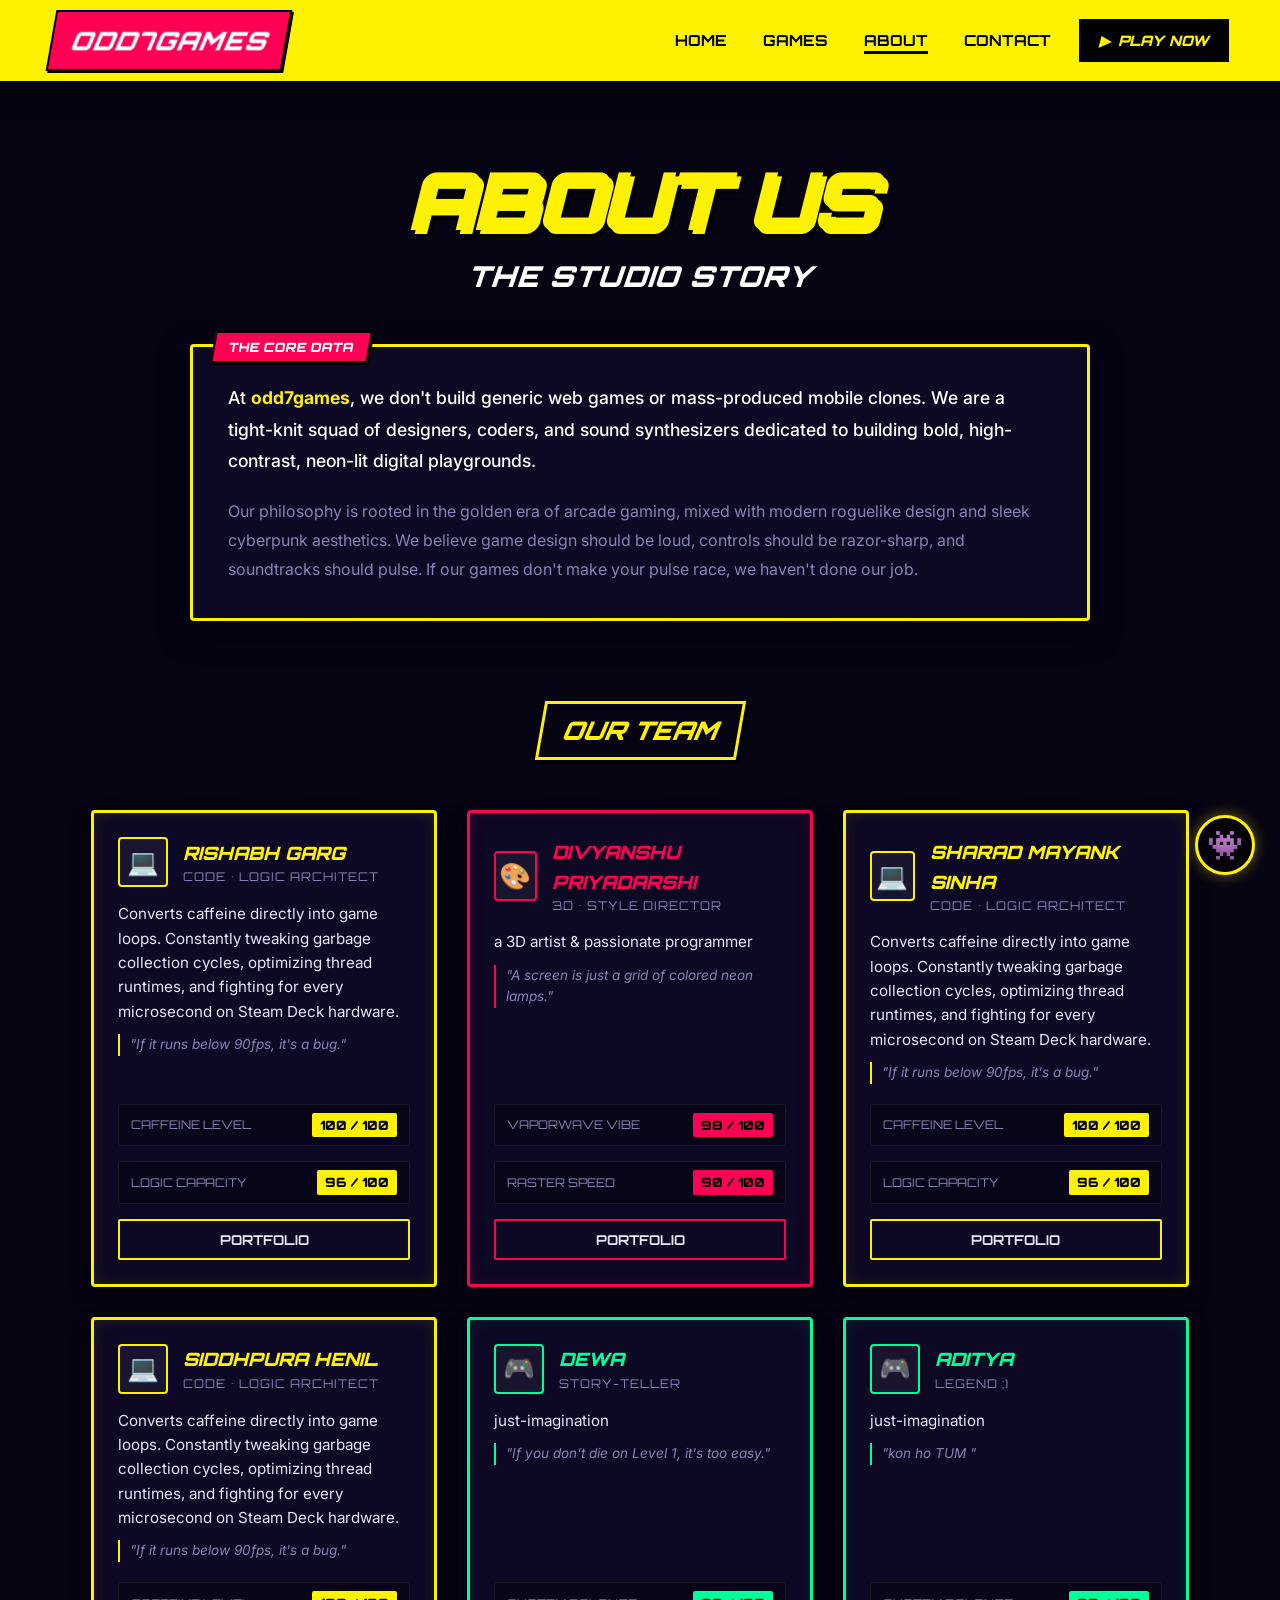
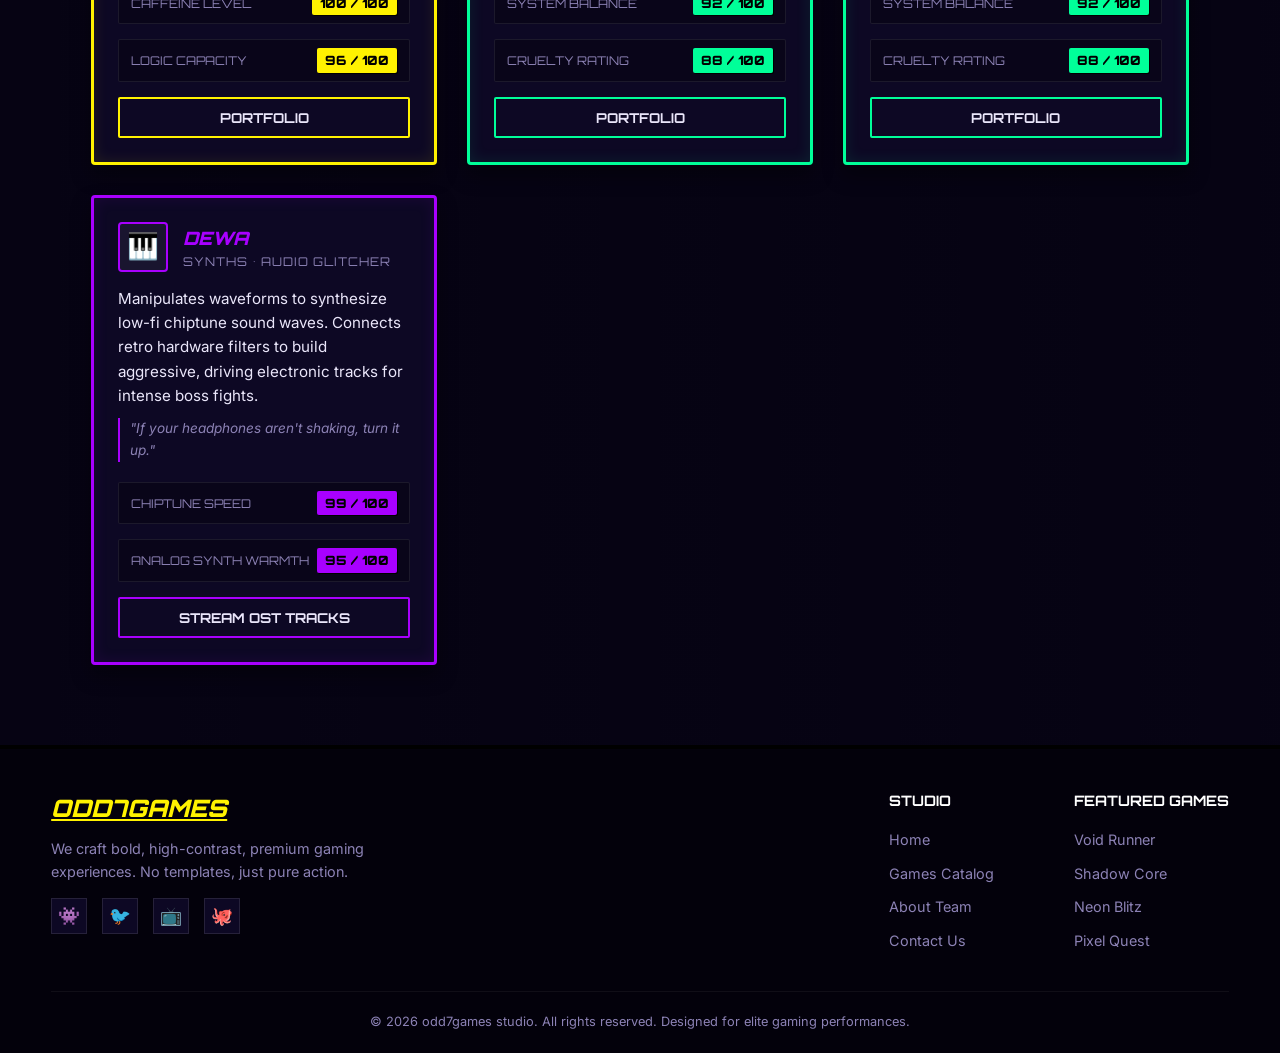
==== about.html @ 785429d0 "up" ====
<!DOCTYPE html>
<html lang="en">
<head>
  <meta charset="UTF-8">
  <meta name="viewport" content="width=device-width, initial-scale=1.0">
  <title>odd7games | About & Team</title>
  <meta name="description" content="Meet the crew behind odd7games. Learn about our design philosophy, history, and the talented fighters building the future of retro-cyber indie gaming.">
  <link rel="stylesheet" href="style.css">
  <link rel="icon" href="assets/logo.svg?v=2" type="image/svg+xml">
</head>
<body>

  <!-- PAGE LOADER LAYER -->
  <div class="loader-wrapper">
    <div class="loader-logo">ODD7GAMES</div>
    <div class="loader-bar-bg">
      <div class="loader-bar-fill"></div>
    </div>
  </div>

  <!-- YELLOW BRAND HEADER -->
  <header class="header-banner">
    <a href="index.html" class="logo-container" id="nav-logo">
      <div class="logo-badge">
        <span>ODD7GAMES</span>
      </div>
    </a>
    
    <button class="mobile-toggle" aria-label="Toggle Navigation">
      <span></span>
      <span></span>
      <span></span>
    </button>

    <nav>
      <ul class="nav-menu">
        <li><a href="index.html" class="nav-link">Home</a></li>
        <li><a href="games.html" class="nav-link">Games</a></li>
        <li><a href="about.html" class="nav-link active">About</a></li>
        <li><a href="contact.html" class="nav-link">Contact</a></li>
        <li><a href="games.html" class="nav-cta"><span>▶</span> PLAY NOW</a></li>
      </ul>
    </nav>
  </header>

  <!-- PAGE TITLE -->
  <section class="hero" style="padding-bottom: 30px;">

    <h1 class="hero-title" style="font-size: 5rem; text-shadow: 4px 4px 0px var(--color-neon-yellow), 8px 8px 0px #000;">ABOUT US</h1>
    <h2 class="hero-subtitle" style="font-size: 1.8rem;">THE STUDIO STORY</h2>
  </section>

  <!-- STUDIO PHILOSOPHY / HISTORY -->
  <section class="container" style="padding-bottom: 40px;">
    <div style="background-color: var(--color-bg-card); border: 3px solid var(--color-primary); padding: 35px; border-radius: 4px; box-shadow: 0 10px 30px rgba(0,0,0,0.5); max-width: 900px; margin: 0 auto; position: relative;">
      <!-- Accent Slanted Badge -->
      <span style="position: absolute; top: -16px; left: 20px; background-color: var(--color-secondary); color: #fff; padding: 4px 14px; font-family: var(--font-display); font-weight: 900; font-size: 0.8rem; text-transform: uppercase; border: 2px solid #000; box-shadow: 2px 2px 0px #000; transform: skewX(-10deg);">THE CORE DATA</span>
      
      <p style="font-size: 1.1rem; color: #fff; margin-bottom: 20px; font-weight: 500; line-height: 1.8;">
        At <span style="color: var(--color-primary); font-weight: 700;">odd7games</span>, we don't build generic web games or mass-produced mobile clones. We are a tight-knit squad of designers, coders, and sound synthesizers dedicated to building bold, high-contrast, neon-lit digital playgrounds.
      </p>
      
      <p style="font-size: 1rem; color: var(--color-text-muted); line-height: 1.8;">
        Our philosophy is rooted in the golden era of arcade gaming, mixed with modern roguelike design and sleek cyberpunk aesthetics. We believe game design should be loud, controls should be razor-sharp, and soundtracks should pulse. If our games don't make your pulse race, we haven't done our job.
      </p>
    </div>
  </section>

  <!-- TEAM SECTION (Inspired by DEBATE FORGE Fighters Grid) -->
  <section class="container">
    <div style="text-align: center;">
      <div class="section-label">OUR TEAM</div>
    </div>

    <div class="grid-cards" id="team-grid">
      <!-- Dynamically populated from team-data.js -->
    </div>
  </section>

  <!-- GLOBAL FOOTER -->
  <footer class="footer">
    <div class="footer-content">
      <div class="footer-info">
        <a href="index.html" class="footer-logo">ODD7GAMES</a>
        <p style="font-size: 0.9rem; max-width: 320px;">We craft bold, high-contrast, premium gaming experiences. No templates, just pure action.</p>
        <div class="footer-socials">
          <a href="#" class="social-icon" aria-label="Discord">👾</a>
          <a href="#" class="social-icon" aria-label="Twitter">🐦</a>
          <a href="#" class="social-icon" aria-label="YouTube">📺</a>
          <a href="#" class="social-icon" aria-label="GitHub">🐙</a>
        </div>
      </div>
      <div class="footer-links">
        <div class="footer-column">
          <h4>Studio</h4>
          <ul>
            <li><a href="index.html">Home</a></li>
            <li><a href="games.html">Games Catalog</a></li>
            <li><a href="about.html">About Team</a></li>
            <li><a href="contact.html">Contact Us</a></li>
          </ul>
        </div>
        <div class="footer-column">
          <h4>Featured Games</h4>
          <ul>
            <li><a href="games.html?game=void-runner">Void Runner</a></li>
            <li><a href="games.html?game=shadow-core">Shadow Core</a></li>
            <li><a href="games.html?game=neon-blitz">Neon Blitz</a></li>
            <li><a href="games.html?game=pixel-quest">Pixel Quest</a></li>
          </ul>
        </div>
      </div>
    </div>
    <div class="footer-bottom">
      <p>&copy; 2026 odd7games studio. All rights reserved. Designed for elite gaming performances.</p>
    </div>
  </footer>

  <script src="team-data.js"></script>
  <script src="main.js"></script>
</body>
</html>
---- style.css ----
@import url('https://fonts.googleapis.com/css2?family=Inter:wght@300;400;500;600;700&family=Orbitron:wght@500;700;900&display=swap');

/* --- DESIGN SYSTEM TOKENS --- */
:root {
  /* Colors */
  --color-bg: #060313;
  --color-bg-card: #0d0824;
  --color-primary: #fff200; /* Neon Yellow */
  --color-primary-dark: #ccbf00;
  --color-secondary: #ff0055; /* Neon Pink/Red */
  --color-text: #eae6fa;
  --color-text-muted: #8c82b5;
  
  /* Neon Accents */
  --color-neon-yellow: #fff200;
  --color-neon-pink: #ff0055;
  --color-neon-green: #00ff99;
  --color-neon-purple: #a800ff;
  --color-neon-cyan: #00e5ff;
  
  /* Fonts */
  --font-display: 'Orbitron', sans-serif;
  --font-body: 'Inter', sans-serif;
  
  /* Transitions */
  --transition-fast: 0.15s ease;
  --transition-normal: 0.3s ease;
}

/* --- RESET & BASE STYLES --- */
* {
  box-sizing: border-box;
  margin: 0;
  padding: 0;
}

html {
  scroll-behavior: smooth;
  background-color: var(--color-bg);
}

body {
  background-color: var(--color-bg);
  background-image: 
    linear-gradient(rgba(6, 3, 19, 0.95), rgba(6, 3, 19, 0.95)),
    repeating-linear-gradient(90deg, transparent, transparent 60px, rgba(255, 255, 255, 0.015) 60px, rgba(255, 255, 255, 0.015) 120px);
  color: var(--color-text);
  font-family: var(--font-body);
  line-height: 1.6;
  min-height: 100vh;
  overflow-x: hidden;
}

/* Custom Scrollbar */
::-webkit-scrollbar {
  width: 12px;
}
::-webkit-scrollbar-track {
  background: var(--color-bg);
  border-left: 2px solid rgba(255, 255, 255, 0.05);
}
::-webkit-scrollbar-thumb {
  background: #19123c;
  border: 3px solid var(--color-bg);
  border-radius: 6px;
}
::-webkit-scrollbar-thumb:hover {
  background: var(--color-primary);
}

/* --- GLOBAL HEADER (YELLOW BANNER) --- */
.header-banner {
  background-color: var(--color-primary);
  color: #000;
  padding: 10px 4%;
  display: flex;
  justify-content: space-between;
  align-items: center;
  border-bottom: 4px solid #000;
  position: sticky;
  top: 0;
  z-index: 100;
  box-shadow: 0 4px 20px rgba(0, 0, 0, 0.5);
}

.logo-container {
  display: flex;
  align-items: center;
  text-decoration: none;
}

.logo-badge {
  background-color: var(--color-secondary);
  color: #fff;
  padding: 8px 18px;
  font-family: var(--font-display);
  font-weight: 900;
  font-style: italic;
  font-size: 1.6rem;
  letter-spacing: 1px;
  border: 2px solid #000;
  transform: skewX(-10deg);
  display: flex;
  align-items: center;
  gap: 12px;
  box-shadow: 2px 2px 0px #000;
  transition: var(--transition-fast);
}

.logo-badge img {
  height: 36px;
  width: 36px;
  border-radius: 4px;
  border: 1px solid #000;
}

.logo-container:hover .logo-badge {
  transform: skewX(-10deg) scale(1.03);
  background-color: #ff1a6c;
}

/* Navigation Links */
.nav-menu {
  display: flex;
  gap: 20px;
  list-style: none;
  align-items: center;
}

.nav-link {
  color: #000;
  text-decoration: none;
  font-family: var(--font-display);
  font-weight: 700;
  font-size: 0.95rem;
  text-transform: uppercase;
  padding: 4px 8px;
  position: relative;
  transition: var(--transition-fast);
}

.nav-link::after {
  content: '';
  position: absolute;
  bottom: 0;
  left: 8px;
  right: 8px;
  height: 3px;
  background-color: #000;
  transform: scaleX(0);
  transition: transform var(--transition-fast);
}

.nav-link:hover::after,
.nav-link.active::after {
  transform: scaleX(1);
}

.nav-cta {
  background-color: #000;
  color: var(--color-primary);
  border: 2px solid #000;
  font-family: var(--font-display);
  font-weight: 900;
  font-style: italic;
  text-transform: uppercase;
  font-size: 0.9rem;
  padding: 8px 18px;
  cursor: pointer;
  display: flex;
  align-items: center;
  gap: 8px;
  transition: var(--transition-fast);
  text-decoration: none;
}

.nav-cta:hover {
  background-color: #1a1a1a;
  color: #fff;
  transform: translate(-2px, -2px);
  box-shadow: 4px 4px 0px rgba(0, 0, 0, 0.15);
}

/* Mobile Menu Toggle */
.mobile-toggle {
  display: none;
  background: none;
  border: none;
  cursor: pointer;
  padding: 5px;
}

.mobile-toggle span {
  display: block;
  width: 25px;
  height: 3px;
  background-color: #000;
  margin: 5px 0;
  transition: var(--transition-normal);
}

/* --- HERO SECTION --- */
.hero {
  padding: 80px 4% 60px 4%;
  text-align: center;
  position: relative;
  display: flex;
  flex-direction: column;
  align-items: center;
}

.status-badge {
  background-color: var(--color-secondary);
  color: #fff;
  font-family: var(--font-display);
  font-weight: 700;
  font-size: 0.8rem;
  text-transform: uppercase;
  padding: 4px 14px;
  border-radius: 20px;
  display: inline-flex;
  align-items: center;
  gap: 8px;
  margin-bottom: 24px;
  letter-spacing: 1px;
}

.status-pulse {
  width: 8px;
  height: 8px;
  background-color: #fff;
  border-radius: 50px;
  animation: pulse 1.5s infinite;
}

@keyframes pulse {
  0% { transform: scale(0.9); opacity: 1; }
  50% { transform: scale(1.3); opacity: 0.4; }
  100% { transform: scale(0.9); opacity: 1; }
}

.hero-title {
  font-family: var(--font-display);
  font-size: 6rem;
  font-weight: 900;
  font-style: italic;
  text-transform: uppercase;
  line-height: 0.85;
  color: var(--color-primary);
  text-shadow: 4px 4px 0px var(--color-secondary), 8px 8px 0px #000;
  margin-bottom: 20px;
  letter-spacing: -2px;
  animation: titleslide 1s ease-out;
}

@keyframes titleslide {
  from { transform: translateY(30px); opacity: 0; }
  to { transform: translateY(0); opacity: 1; }
}

.hero-subtitle {
  font-family: var(--font-display);
  font-size: 2.2rem;
  font-weight: 900;
  font-style: italic;
  text-transform: uppercase;
  color: #fff;
  letter-spacing: 1px;
  margin-bottom: 15px;
  transform: skewX(-5deg);
}

.hero-desc {
  max-width: 600px;
  color: var(--color-text-muted);
  font-size: 1.1rem;
  margin-bottom: 40px;
}

/* --- SECTION LABELS --- */
.section-label {
  display: inline-block;
  background-color: transparent;
  color: var(--color-primary);
  font-family: var(--font-display);
  font-weight: 900;
  font-style: italic;
  font-size: 1.6rem;
  text-transform: uppercase;
  border: 3px solid var(--color-primary);
  padding: 6px 20px;
  margin: 40px auto 30px auto;
  box-shadow: 4px 4px 0px #000;
  transform: skewX(-10deg);
}

/* --- GRID LAYOUTS --- */
.container {
  max-width: 1200px;
  margin: 0 auto;
  padding: 0 4% 80px 4%;
}

.grid-cards {
  display: grid;
  grid-template-columns: repeat(auto-fit, minmax(280px, 1fr));
  gap: 30px;
  margin-top: 20px;
}

/* --- THE FIGHTER CARDS (Inspired by Debate Forge) --- */
.fighter-card {
  background-color: var(--color-bg-card);
  border: 3px solid var(--accent-color, var(--color-neon-yellow));
  padding: 24px;
  position: relative;
  display: flex;
  flex-direction: column;
  justify-content: space-between;
  border-radius: 4px;
  box-shadow: 
    0px 10px 20px rgba(0, 0, 0, 0.4),
    inset 0 0 15px rgba(var(--accent-color-rgb, 255, 242, 0), 0.1);
  transition: transform var(--transition-normal), box-shadow var(--transition-normal);
}

.fighter-card::before {
  content: '';
  position: absolute;
  top: -3px;
  right: -3px;
  bottom: -3px;
  left: -3px;
  border: 3px solid var(--accent-color, var(--color-neon-yellow));
  border-radius: 4px;
  opacity: 0;
  transition: opacity var(--transition-normal);
  pointer-events: none;
}

.fighter-card:hover {
  transform: translateY(-8px);
  box-shadow: 
    0px 15px 30px rgba(0, 0, 0, 0.6),
    0px 0px 20px var(--accent-color, var(--color-neon-yellow));
}

/* Card Header */
.card-header {
  display: flex;
  align-items: center;
  gap: 15px;
  margin-bottom: 15px;
}

.card-icon {
  width: 50px;
  height: 50px;
  background-color: rgba(255, 255, 255, 0.05);
  border: 2px solid var(--accent-color, var(--color-neon-yellow));
  border-radius: 4px;
  display: flex;
  align-items: center;
  justify-content: center;
  font-size: 1.6rem;
  color: var(--accent-color, var(--color-neon-yellow));
}

.card-title-group {
  display: flex;
  flex-direction: column;
}

.card-title {
  font-family: var(--font-display);
  font-weight: 900;
  font-style: italic;
  font-size: 1.15rem;
  text-transform: uppercase;
  color: var(--accent-color, var(--color-neon-yellow));
}

.card-subtitle {
  font-family: var(--font-display);
  font-size: 0.75rem;
  text-transform: uppercase;
  color: var(--color-text-muted);
  letter-spacing: 1px;
}

/* Card Body */
.card-body {
  color: var(--color-text);
  font-size: 0.95rem;
  margin-bottom: 20px;
  flex-grow: 1;
}

/* Card Stats */
.card-stats {
  background-color: rgba(0, 0, 0, 0.3);
  border: 1px solid rgba(255, 255, 255, 0.08);
  padding: 8px 12px;
  display: flex;
  justify-content: space-between;
  align-items: center;
  margin-bottom: 15px;
  border-radius: 2px;
}

.stat-label {
  font-family: var(--font-display);
  font-size: 0.75rem;
  color: var(--color-text-muted);
  text-transform: uppercase;
}

.stat-val {
  background-color: var(--accent-color, var(--color-neon-yellow));
  color: #000;
  font-family: var(--font-display);
  font-weight: 900;
  font-size: 0.8rem;
  padding: 2px 8px;
  border-radius: 2px;
  box-shadow: 1px 1px 0px #000;
}

/* Card Quote/Highlight */
.card-quote {
  font-style: italic;
  font-size: 0.85rem;
  color: var(--color-text-muted);
  border-left: 2px solid var(--accent-color, var(--color-neon-yellow));
  padding-left: 10px;
  margin-top: 10px;
}

/* Card Action */
.card-action {
  margin-top: 15px;
}

.btn-card {
  width: 100%;
  background-color: transparent;
  color: var(--color-text);
  border: 2px solid var(--accent-color, var(--color-neon-yellow));
  padding: 10px;
  font-family: var(--font-display);
  font-weight: 700;
  text-transform: uppercase;
  font-size: 0.85rem;
  cursor: pointer;
  transition: var(--transition-fast);
  border-radius: 2px;
}

.btn-card:hover {
  background-color: var(--accent-color, var(--color-neon-yellow));
  color: #000;
  font-weight: 900;
  box-shadow: 0 0 10px var(--accent-color, var(--color-neon-yellow));
}

/* --- COLOR CLASS ASSIGNMENTS --- */
.accent-yellow {
  --accent-color: var(--color-neon-yellow);
  --accent-color-rgb: 255, 242, 0;
}
.accent-red {
  --accent-color: var(--color-neon-pink);
  --accent-color-rgb: 255, 0, 85;
}
.accent-green {
  --accent-color: var(--color-neon-green);
  --accent-color-rgb: 0, 255, 153;
}
.accent-purple {
  --accent-color: var(--color-neon-purple);
  --accent-color-rgb: 168, 0, 255;
}
.accent-cyan {
  --accent-color: var(--color-neon-cyan);
  --accent-color-rgb: 0, 229, 255;
}

/* --- FOOTER --- */
.footer {
  background-color: #03010b;
  border-top: 4px solid #000;
  padding: 40px 4% 20px 4%;
  color: var(--color-text-muted);
}

.footer-content {
  max-width: 1200px;
  margin: 0 auto;
  display: flex;
  justify-content: space-between;
  flex-wrap: wrap;
  gap: 30px;
  margin-bottom: 30px;
}

.footer-info {
  flex: 1 1 300px;
}

.footer-logo {
  font-family: var(--font-display);
  font-weight: 900;
  font-style: italic;
  color: var(--color-primary);
  font-size: 1.5rem;
  text-transform: uppercase;
  margin-bottom: 10px;
  display: inline-block;
}

.footer-socials {
  display: flex;
  gap: 15px;
  margin-top: 15px;
}

.social-icon {
  width: 36px;
  height: 36px;
  background-color: var(--color-bg-card);
  border: 1px solid rgba(255, 255, 255, 0.1);
  display: flex;
  align-items: center;
  justify-content: center;
  color: #fff;
  text-decoration: none;
  font-size: 1.1rem;
  transition: var(--transition-fast);
}

.social-icon:hover {
  background-color: var(--color-primary);
  color: #000;
  border-color: var(--color-primary);
  transform: translateY(-3px);
}

.footer-links {
  display: flex;
  gap: 80px;
}

.footer-column h4 {
  font-family: var(--font-display);
  color: #fff;
  text-transform: uppercase;
  margin-bottom: 15px;
  font-size: 0.9rem;
}

.footer-column ul {
  list-style: none;
}

.footer-column li {
  margin-bottom: 8px;
}

.footer-column a {
  color: var(--color-text-muted);
  text-decoration: none;
  font-size: 0.9rem;
  transition: var(--transition-fast);
}

.footer-column a:hover {
  color: var(--color-primary);
  padding-left: 4px;
}

.footer-bottom {
  max-width: 1200px;
  margin: 0 auto;
  border-top: 1px solid rgba(255, 255, 255, 0.05);
  padding-top: 20px;
  text-align: center;
  font-size: 0.8rem;
}

/* --- DYNAMIC UTILITIES --- */

/* Live Stream Widget */
.live-stream-container {
  background-color: var(--color-bg-card);
  border: 3px solid #000;
  border-left: 8px solid var(--color-neon-pink);
  padding: 20px;
  max-width: 800px;
  margin: 30px auto;
  display: flex;
  align-items: center;
  justify-content: space-between;
  gap: 20px;
  position: relative;
  border-radius: 4px;
}

.live-stream-content {
  display: flex;
  align-items: center;
  gap: 15px;
}

.live-stream-avatar {
  width: 48px;
  height: 48px;
  border-radius: 50%;
  border: 2px solid var(--color-neon-pink);
  background-color: rgba(255, 255, 255, 0.05);
  display: flex;
  align-items: center;
  justify-content: center;
  font-size: 1.4rem;
}

.live-stream-info h5 {
  font-family: var(--font-display);
  font-weight: 700;
  text-transform: uppercase;
  font-size: 1rem;
}

.live-stream-info p {
  font-size: 0.85rem;
  color: var(--color-text-muted);
}

.btn-live {
  background-color: var(--color-neon-pink);
  color: #fff;
  border: none;
  font-family: var(--font-display);
  font-weight: 700;
  text-transform: uppercase;
  font-size: 0.8rem;
  padding: 8px 16px;
  cursor: pointer;
  border-radius: 2px;
  transition: var(--transition-fast);
  box-shadow: 2px 2px 0px #000;
}

.btn-live:hover {
  background-color: #ff3377;
  transform: translate(-1px, -1px);
  box-shadow: 3px 3px 0px #000;
}

/* Page Loader */
.loader-wrapper {
  position: fixed;
  top: 0;
  left: 0;
  width: 100vw;
  height: 100vh;
  background-color: var(--color-bg);
  z-index: 1000;
  display: flex;
  justify-content: center;
  align-items: center;
  flex-direction: column;
  transition: opacity 0.5s ease, visibility 0.5s ease;
}

.loader-logo {
  font-family: var(--font-display);
  font-size: 4rem;
  font-weight: 900;
  font-style: italic;
  color: var(--color-primary);
  text-shadow: 4px 4px 0 var(--color-secondary);
  letter-spacing: -2px;
  animation: glitch 1s infinite alternate;
}

.loader-bar-bg {
  width: 250px;
  height: 6px;
  background-color: rgba(255, 255, 255, 0.05);
  border: 1px solid rgba(255, 255, 255, 0.1);
  margin-top: 20px;
  border-radius: 3px;
  overflow: hidden;
  position: relative;
}

.loader-bar-fill {
  height: 100%;
  width: 0%;
  background-color: var(--color-primary);
  box-shadow: 0 0 10px var(--color-primary);
  animation: load 1.2s cubic-bezier(0.1, 0.8, 0.3, 1) forwards;
}

@keyframes load {
  0% { width: 0%; }
  100% { width: 100%; }
}

@keyframes glitch {
  0% { transform: translate(0); text-shadow: 3px 3px 0 var(--color-secondary); }
  20% { transform: translate(-2px, 2px); text-shadow: -3px -3px 0 var(--color-neon-cyan); }
  40% { transform: translate(1px, -1px); text-shadow: 3px -3px 0 var(--color-neon-green); }
  60% { transform: translate(-1px, 1px); text-shadow: -3px 3px 0 var(--color-neon-purple); }
  80% { transform: translate(2px, -2px); text-shadow: 3px 3px 0 var(--color-secondary); }
  100% { transform: translate(0); text-shadow: -3px -3px 0 var(--color-neon-cyan); }
}

/* --- RESPONSIBILITY BREAKPOINTS --- */
@media (max-width: 900px) {
  .hero-title {
    font-size: 4rem;
    text-shadow: 3px 3px 0px var(--color-secondary), 5px 5px 0px #000;
  }
  
  .hero-subtitle {
    font-size: 1.6rem;
  }
  
  .footer-content {
    flex-direction: column;
    gap: 40px;
  }
  
  .footer-links {
    flex-direction: column;
    gap: 30px;
  }
}

@media (max-width: 768px) {
  .header-banner {
    padding: 10px 20px;
  }
  
  .mobile-toggle {
    display: block;
  }
  
  .nav-menu {
    position: fixed;
    top: 59px;
    left: 0;
    width: 100%;
    height: calc(100vh - 59px);
    background-color: var(--color-primary);
    flex-direction: column;
    padding: 40px 20px;
    gap: 30px;
    transform: translateY(-120%);
    transition: transform var(--transition-normal) cubic-bezier(0.77, 0.2, 0.05, 1.0);
    border-bottom: 4px solid #000;
    box-shadow: 0 10px 20px rgba(0, 0, 0, 0.4);
  }
  
  .nav-menu.open {
    transform: translateY(0);
  }
  
  .nav-link {
    font-size: 1.4rem;
  }
  
  .nav-cta {
    background-color: #000;
    color: var(--color-primary);
    width: 100%;
    justify-content: center;
    font-size: 1.1rem;
    padding: 12px;
  }
  
  .mobile-toggle.open span:nth-child(1) {
    transform: rotate(45deg) translate(5px, 5px);
  }
  
  .mobile-toggle.open span:nth-child(2) {
    opacity: 0;
  }
  
  .mobile-toggle.open span:nth-child(3) {
    transform: rotate(-45deg) translate(6px, -6px);
  }
  
  .live-stream-container {
    flex-direction: column;
    align-items: stretch;
    text-align: center;
  }
  
  .live-stream-content {
    flex-direction: column;
  }
}

@media (max-width: 480px) {
  .hero-title {
    font-size: 3rem;
  }
}

/* --- MASCOT STYLING --- */
@keyframes bounce {
  0%, 100% { transform: translateY(0); }
  50% { transform: translateY(-12px); }
}

.hero-mascot-img {
  animation: bounce 3s infinite ease-in-out;
}

/* --- CYBERPUNK IMAGE GALLERY LIGHTBOX --- */
.gallery-modal {
  position: fixed;
  inset: 0;
  background-color: rgba(2, 1, 8, 0.9);
  backdrop-filter: blur(10px);
  -webkit-backdrop-filter: blur(10px);
  z-index: 2000;
  display: flex;
  justify-content: center;
  align-items: center;
  opacity: 0;
  visibility: hidden;
  transition: opacity 0.3s ease, visibility 0.3s ease;
}

.gallery-modal.open {
  opacity: 1;
  visibility: visible;
}

.gallery-modal-content {
  background-color: #03010b;
  border: 3px solid #000;
  border-top: 30px solid var(--accent-color, var(--color-neon-yellow));
  box-shadow: 0 0 35px rgba(var(--accent-color-rgb, 255, 242, 0), 0.25);
  border-radius: 4px;
  width: 90%;
  max-width: 800px;
  position: relative;
  display: flex;
  flex-direction: column;
  overflow: hidden;
  animation: modalSlideIn 0.3s cubic-bezier(0.16, 1, 0.3, 1);
}

@keyframes modalSlideIn {
  from {
    transform: translateY(25px) scale(0.96);
    opacity: 0;
  }
  to {
    transform: translateY(0) scale(1);
    opacity: 1;
  }
}

.gallery-modal-header {
  position: absolute;
  top: -24px;
  left: 15px;
  right: 15px;
  display: flex;
  justify-content: space-between;
  align-items: center;
  pointer-events: none;
}

.gallery-modal-title {
  font-family: var(--font-display);
  font-size: 0.75rem;
  color: #000;
  text-transform: uppercase;
  font-weight: 900;
  letter-spacing: 1px;
}

.gallery-modal-close-btn {
  position: absolute;
  top: 15px;
  right: 15px;
  background-color: #000;
  border: 2px solid var(--accent-color, var(--color-neon-yellow));
  color: var(--accent-color, var(--color-neon-yellow));
  font-size: 1.1rem;
  width: 32px;
  height: 32px;
  display: flex;
  justify-content: center;
  align-items: center;
  cursor: pointer;
  border-radius: 2px;
  font-weight: bold;
  z-index: 10;
  transition: var(--transition-fast);
}

.gallery-modal-close-btn:hover {
  background-color: var(--accent-color, var(--color-neon-yellow));
  color: #000;
  box-shadow: 0 0 10px var(--accent-color, var(--color-neon-yellow));
}

.gallery-slideshow-container {
  position: relative;
  width: 100%;
  height: 420px;
  background-color: #020108;
  display: flex;
  justify-content: center;
  align-items: center;
  overflow: hidden;
}

.gallery-slide-img {
  max-width: 90%;
  max-height: 90%;
  object-fit: contain;
  opacity: 0;
  transition: opacity 0.3s ease;
  position: absolute;
  border: 2px solid #000;
  border-radius: 2px;
}

.gallery-slide-img.active {
  opacity: 1;
}

.gallery-nav-btn {
  position: absolute;
  top: 50%;
  transform: translateY(-50%);
  background-color: rgba(0, 0, 0, 0.85);
  border: 2px solid var(--accent-color, var(--color-neon-yellow));
  color: var(--accent-color, var(--color-neon-yellow));
  font-size: 1.3rem;
  width: 44px;
  height: 44px;
  display: flex;
  justify-content: center;
  align-items: center;
  cursor: pointer;
  border-radius: 2px;
  z-index: 5;
  transition: var(--transition-fast);
}

.gallery-nav-btn:hover {
  background-color: var(--accent-color, var(--color-neon-yellow));
  color: #000;
  box-shadow: 0 0 10px var(--accent-color, var(--color-neon-yellow));
}

.gallery-nav-btn.prev {
  left: 20px;
}

.gallery-nav-btn.next {
  right: 20px;
}

.gallery-modal-footer {
  padding: 15px 25px;
  background-color: #03010b;
  border-top: 3px solid #000;
  display: flex;
  justify-content: space-between;
  align-items: center;
  font-family: var(--font-body);
}

.gallery-caption {
  color: #fff;
  font-size: 0.9rem;
  font-weight: 700;
}

.gallery-counter {
  color: var(--color-text-muted);
  font-size: 0.8rem;
  font-family: 'Courier New', Courier, monospace;
}

/* --- FOOTER DEEP LINK HIGHLIGHTING --- */
@keyframes highlightFlash {
  0% {
    box-shadow: 0 0 0 rgba(255, 242, 0, 0);
    border-color: #000;
  }
  20% {
    box-shadow: 0 0 35px var(--accent-color);
    border-color: var(--accent-color);
    transform: scale(1.02);
  }
  100% {
    box-shadow: 0 0 0 rgba(255, 242, 0, 0);
    border-color: #000;
    transform: scale(1);
  }
}

.card-highlight-flash {
  animation: highlightFlash 2s cubic-bezier(0.16, 1, 0.3, 1);
  z-index: 100;
}

/* --- FLOATING ARCADE CLICKER LAUNCHER --- */
.floating-arcade-btn {
  position: fixed;
  bottom: 25px;
  right: 25px;
  width: 60px;
  height: 60px;
  background-color: #020108;
  border: 3px solid var(--color-neon-yellow);
  color: var(--color-neon-yellow);
  font-size: 1.8rem;
  display: flex;
  justify-content: center;
  align-items: center;
  cursor: pointer;
  border-radius: 50%;
  box-shadow: 0 0 15px rgba(255, 242, 0, 0.4);
  z-index: 1000;
  transition: all 0.3s cubic-bezier(0.175, 0.885, 0.32, 1.275);
  animation: arcadePulse 2s infinite ease-in-out;
  user-select: none;
  -webkit-user-select: none;
}

@keyframes arcadePulse {
  0%, 100% {
    box-shadow: 0 0 15px rgba(255, 242, 0, 0.4);
    transform: scale(1);
  }
  50% {
    box-shadow: 0 0 25px rgba(255, 242, 0, 0.8);
    transform: scale(1.08) rotate(10deg);
  }
}

.floating-arcade-btn:hover {
  background-color: var(--color-neon-yellow);
  color: #000;
  box-shadow: 0 0 30px var(--color-neon-yellow);
  transform: scale(1.15) rotate(-10deg);
}

/* --- RETRO ARCADE CABINET MODAL --- */
.arcade-modal {
  position: fixed;
  inset: 0;
  background-color: rgba(2, 1, 8, 0.9);
  backdrop-filter: blur(10px);
  -webkit-backdrop-filter: blur(10px);
  z-index: 3000;
  display: flex;
  justify-content: center;
  align-items: center;
  opacity: 0;
  visibility: hidden;
  transition: opacity 0.3s ease, visibility 0.3s ease;
}

.arcade-modal.open {
  opacity: 1;
  visibility: visible;
}

.arcade-modal-content {
  background-color: #03010b;
  border: 4px solid #000;
  border-top: 35px solid var(--color-neon-yellow);
  box-shadow: 0 0 45px rgba(255, 242, 0, 0.3);
  border-radius: 4px;
  width: 95%;
  max-width: 680px;
  position: relative;
  display: flex;
  flex-direction: column;
  padding: 20px;
  overflow: hidden;
  animation: modalSlideIn 0.3s cubic-bezier(0.16, 1, 0.3, 1);
}

.arcade-screen {
  background-color: #020108;
  border: 3px solid #000;
  border-radius: 4px;
  width: 100%;
  height: 400px;
  position: relative;
  display: flex;
  justify-content: center;
  align-items: center;
  overflow: hidden;
}

.arcade-canvas {
  width: 100%;
  height: 100%;
  background-color: #020108;
  display: block;
}

.arcade-btn-back {
  background-color: #000;
  border: 2px solid var(--color-neon-pink);
  color: var(--color-neon-pink);
  font-family: var(--font-display);
  font-weight: 700;
  padding: 6px 14px;
  font-size: 0.8rem;
  cursor: pointer;
  border-radius: 2px;
  transition: var(--transition-fast);
  text-transform: uppercase;
}

.arcade-btn-back:hover {
  background-color: var(--color-neon-pink);
  color: #000;
  box-shadow: 0 0 10px var(--color-neon-pink);
}

/* Menu Layout */
.arcade-menu-list {
  display: flex;
  flex-direction: column;
  gap: 15px;
  width: 80%;
  max-width: 400px;
}

.arcade-menu-item {
  background-color: #03010b;
  border: 3px solid #000;
  border-left: 8px solid var(--accent-color, var(--color-neon-yellow));
  border-radius: 2px;
  padding: 15px 20px;
  display: flex;
  justify-content: space-between;
  align-items: center;
  cursor: pointer;
  transition: all 0.3s cubic-bezier(0.165, 0.84, 0.44, 1);
  text-decoration: none;
}

.arcade-menu-item:hover {
  transform: scale(1.04) translateX(5px);
  box-shadow: 0 0 15px rgba(var(--accent-color-rgb), 0.25);
  border-color: var(--accent-color);
}

.arcade-menu-item-info {
  display: flex;
  flex-direction: column;
  align-items: flex-start;
}

.arcade-menu-item-title {
  font-family: var(--font-display);
  font-weight: 900;
  font-size: 1.1rem;
  color: #fff;
  letter-spacing: 1px;
}

.arcade-menu-item-desc {
  font-size: 0.75rem;
  color: var(--color-text-muted);
  margin-top: 4px;
}

.arcade-menu-score {
  font-family: 'Courier New', Courier, monospace;
  font-size: 0.8rem;
  color: var(--accent-color);
  font-weight: bold;
}

/* Tic-Tac-Toe Styling */
.ttt-grid {
  display: grid;
  grid-template-columns: repeat(3, 1fr);
  grid-template-rows: repeat(3, 1fr);
  gap: 8px;
  width: 260px;
  height: 260px;
  background-color: #000;
}

.ttt-cell {
  background-color: #020108;
  border: 2px solid #110d29;
  display: flex;
  justify-content: center;
  align-items: center;
  font-family: var(--font-display);
  font-size: 2.8rem;
  font-weight: 900;
  cursor: pointer;
  user-select: none;
  transition: var(--transition-fast);
}

.ttt-cell:hover {
  background-color: #0c0926;
  border-color: var(--color-neon-yellow);
}

.ttt-cell.x {
  color: var(--color-neon-pink);
  text-shadow: 0 0 10px rgba(255, 0, 85, 0.6);
}

.ttt-cell.o {
  color: var(--color-neon-cyan);
  text-shadow: 0 0 10px rgba(0, 229, 255, 0.6);
}

.arcade-overlay {
  position: absolute;
  inset: 0;
  background-color: rgba(2, 1, 8, 0.85);
  display: flex;
  flex-direction: column;
  justify-content: center;
  align-items: center;
  gap: 15px;
  z-index: 10;
}

.arcade-overlay-title {
  font-family: var(--font-display);
  font-size: 2rem;
  font-weight: 900;
  color: var(--color-neon-pink);
  text-shadow: 0 0 15px rgba(255, 0, 85, 0.5);
  letter-spacing: 2px;
}

.arcade-btn-action {
  background-color: var(--color-neon-yellow);
  color: #000;
  border: 2px solid #000;
  font-family: var(--font-display);
  font-weight: 900;
  padding: 10px 20px;
  font-size: 0.9rem;
  cursor: pointer;
  border-radius: 2px;
  box-shadow: 0 0 10px rgba(255, 242, 0, 0.4);
  transition: var(--transition-fast);
  text-transform: uppercase;
}

.arcade-btn-action:hover {
  transform: scale(1.05);
  box-shadow: 0 0 20px var(--color-neon-yellow);
}
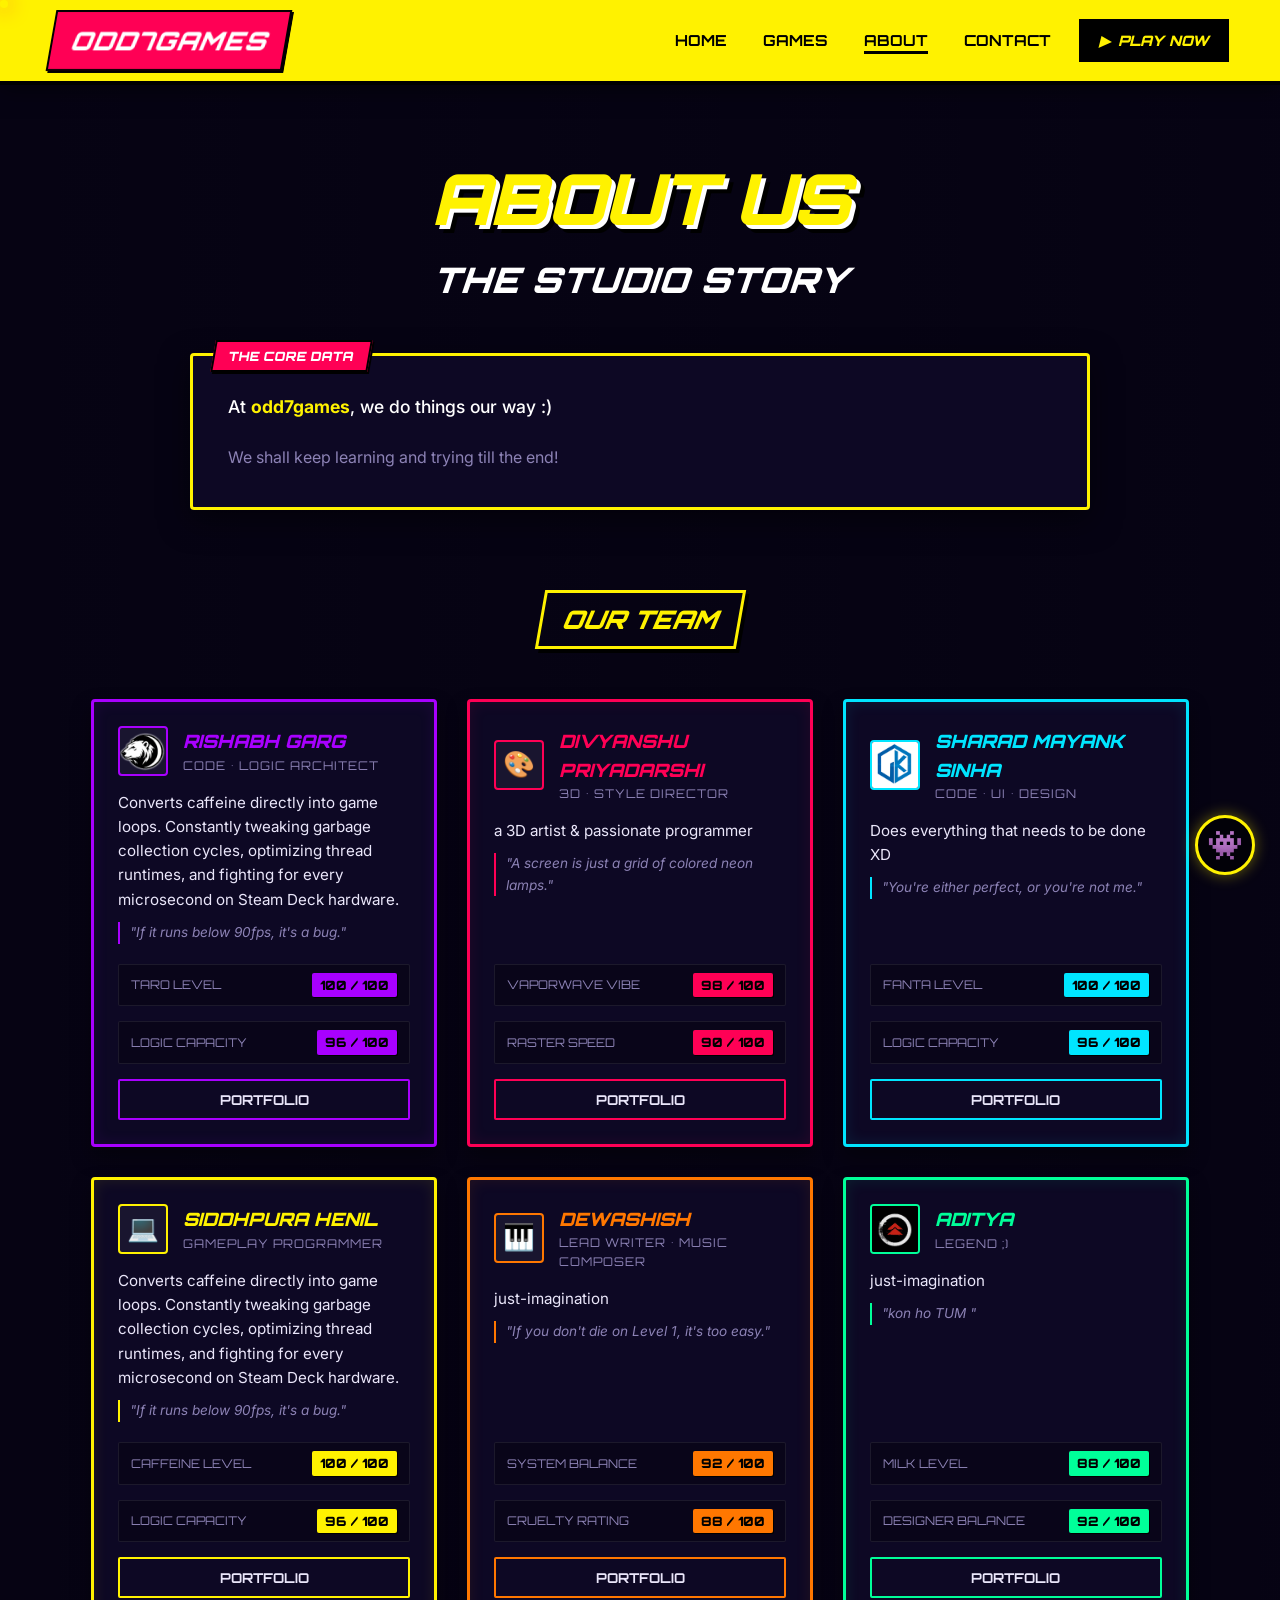
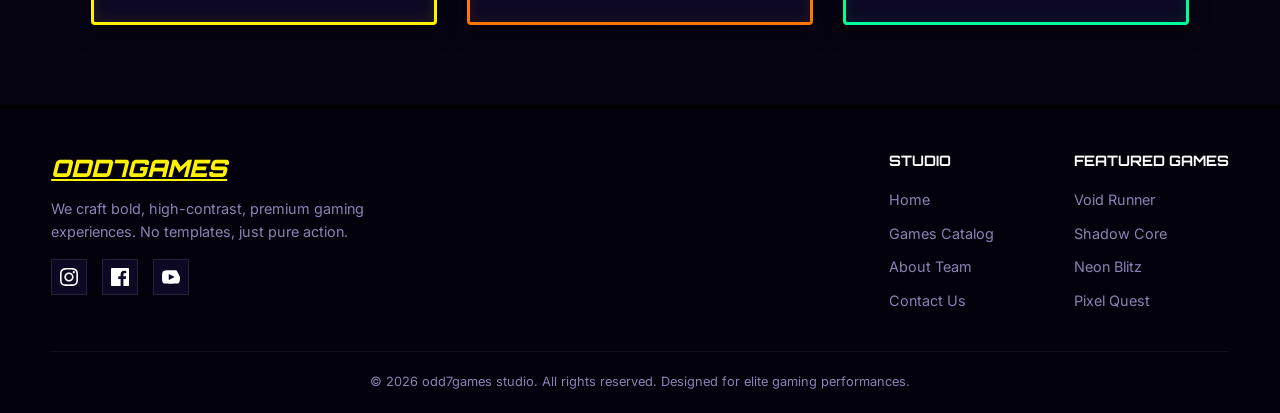
==== commit f0296923: "feat: small enhancements" ====
--- a/about.html
+++ b/about.html
@@ -1,13 +1,16 @@
 <!DOCTYPE html>
 <html lang="en">
+
 <head>
   <meta charset="UTF-8">
   <meta name="viewport" content="width=device-width, initial-scale=1.0">
   <title>odd7games | About & Team</title>
-  <meta name="description" content="Meet the crew behind odd7games. Learn about our design philosophy, history, and the talented fighters building the future of retro-cyber indie gaming.">
+  <meta name="description"
+    content="Meet the crew behind odd7games. Learn about our design philosophy, history, and the talented fighters building the future of retro-cyber indie gaming.">
   <link rel="stylesheet" href="style.css">
   <link rel="icon" href="assets/logo.svg?v=2" type="image/svg+xml">
 </head>
+
 <body>
 
   <!-- PAGE LOADER LAYER -->
@@ -25,7 +28,7 @@
         <span>ODD7GAMES</span>
       </div>
     </a>
-    
+
     <button class="mobile-toggle" aria-label="Toggle Navigation">
       <span></span>
       <span></span>
@@ -45,23 +48,25 @@
 
   <!-- PAGE TITLE -->
   <section class="hero" style="padding-bottom: 30px;">
-
-    <h1 class="hero-title" style="font-size: 5rem; text-shadow: 4px 4px 0px var(--color-neon-yellow), 8px 8px 0px #000;">ABOUT US</h1>
-    <h2 class="hero-subtitle" style="font-size: 1.8rem;">THE STUDIO STORY</h2>
+    <h1 class="hero-title" style="--hero-accent-color: #ffffff;">ABOUT US</h1>
+    <h2 class="hero-subtitle">THE STUDIO STORY</h2>
   </section>
 
   <!-- STUDIO PHILOSOPHY / HISTORY -->
   <section class="container" style="padding-bottom: 40px;">
-    <div style="background-color: var(--color-bg-card); border: 3px solid var(--color-primary); padding: 35px; border-radius: 4px; box-shadow: 0 10px 30px rgba(0,0,0,0.5); max-width: 900px; margin: 0 auto; position: relative;">
+    <div
+      style="background-color: var(--color-bg-card); border: 3px solid var(--color-primary); padding: clamp(20px, 4vw, 35px); border-radius: 4px; box-shadow: 0 10px 30px rgba(0,0,0,0.5); max-width: 900px; margin: 0 auto; position: relative;">
       <!-- Accent Slanted Badge -->
-      <span style="position: absolute; top: -16px; left: 20px; background-color: var(--color-secondary); color: #fff; padding: 4px 14px; font-family: var(--font-display); font-weight: 900; font-size: 0.8rem; text-transform: uppercase; border: 2px solid #000; box-shadow: 2px 2px 0px #000; transform: skewX(-10deg);">THE CORE DATA</span>
-      
+      <span
+        style="position: absolute; top: -16px; left: 20px; background-color: var(--color-secondary); color: #fff; padding: 4px 14px; font-family: var(--font-display); font-weight: 900; font-size: 0.8rem; text-transform: uppercase; border: 2px solid #000; box-shadow: 2px 2px 0px #000; transform: skewX(-10deg);">THE
+        CORE DATA</span>
+
       <p style="font-size: 1.1rem; color: #fff; margin-bottom: 20px; font-weight: 500; line-height: 1.8;">
-        At <span style="color: var(--color-primary); font-weight: 700;">odd7games</span>, we don't build generic web games or mass-produced mobile clones. We are a tight-knit squad of designers, coders, and sound synthesizers dedicated to building bold, high-contrast, neon-lit digital playgrounds.
+        At <span style="color: var(--color-primary); font-weight: 700;">odd7games</span>, we do things our way :)
       </p>
-      
+
       <p style="font-size: 1rem; color: var(--color-text-muted); line-height: 1.8;">
-        Our philosophy is rooted in the golden era of arcade gaming, mixed with modern roguelike design and sleek cyberpunk aesthetics. We believe game design should be loud, controls should be razor-sharp, and soundtracks should pulse. If our games don't make your pulse race, we haven't done our job.
+        We shall keep learning and trying till the end!
       </p>
     </div>
   </section>
@@ -82,12 +87,30 @@
     <div class="footer-content">
       <div class="footer-info">
         <a href="index.html" class="footer-logo">ODD7GAMES</a>
-        <p style="font-size: 0.9rem; max-width: 320px;">We craft bold, high-contrast, premium gaming experiences. No templates, just pure action.</p>
+        <p style="font-size: 0.9rem; max-width: 320px;">We craft bold, high-contrast, premium gaming experiences. No
+          templates, just pure action.</p>
         <div class="footer-socials">
-          <a href="#" class="social-icon" aria-label="Discord">👾</a>
-          <a href="#" class="social-icon" aria-label="Twitter">🐦</a>
-          <a href="#" class="social-icon" aria-label="YouTube">📺</a>
-          <a href="#" class="social-icon" aria-label="GitHub">🐙</a>
+          <a href="https://www.instagram.com/odd7games" class="social-icon" target="_blank" rel="noopener noreferrer"
+            aria-label="Instagram">
+            <svg width="18" height="18" viewBox="0 0 24 24" fill="currentColor">
+              <path
+                d="M12 2.163c3.204 0 3.584.012 4.85.07 3.252.148 4.771 1.691 4.919 4.919.058 1.265.069 1.645.069 4.849 0 3.205-.012 3.584-.069 4.849-.149 3.225-1.664 4.771-4.919 4.919-1.266.058-1.644.07-4.85.07-3.204 0-3.584-.012-4.849-.07-3.26-.149-4.771-1.699-4.919-4.92-.058-1.265-.07-1.644-.07-4.849 0-3.204.013-3.583.07-4.849.149-3.227 1.664-4.771 4.919-4.919 1.266-.057 1.645-.069 4.849-.069zm0-2.163c-3.259 0-3.667.014-4.947.072-4.358.2-6.78 2.618-6.98 6.98-.059 1.281-.073 1.689-.073 4.948 0 3.259.014 3.668.072 4.948.2 4.358 2.618 6.78 6.98 6.98 1.281.058 1.689.072 4.948.072 3.259 0 3.668-.014 4.948-.072 4.354-.2 6.782-2.618 6.979-6.98.059-1.28.073-1.689.073-4.948 0-3.259-.014-3.667-.072-4.947-.196-4.354-2.617-6.78-6.979-6.98-1.281-.059-1.69-.073-4.949-.073zm0 5.838c-3.403 0-6.162 2.759-6.162 6.162s2.759 6.163 6.162 6.163 6.162-2.759 6.162-6.163c0-3.403-2.759-6.162-6.162-6.162zm0 10.162c-2.209 0-4-1.79-4-4 0-2.209 1.791-4 4-4s4 1.791 4 4c0 2.21-1.791 4-4 4zm6.406-11.845c-.796 0-1.441.645-1.441 1.44s.645 1.44 1.441 1.44c.795 0 1.439-.645 1.439-1.44s-.644-1.44-1.439-1.44z" />
+            </svg>
+          </a>
+          <a href="https://www.facebook.com/share/1Jf2LDTQuf/" class="social-icon" target="_blank"
+            rel="noopener noreferrer" aria-label="Facebook">
+            <svg width="18" height="18" viewBox="0 0 24 24" fill="currentColor">
+              <path
+                d="M22.675 0h-21.35c-.732 0-1.325.593-1.325 1.325v21.351c0 .731.593 1.324 1.325 1.324h11.495v-9.294h-3.128v-3.622h3.128v-2.671c0-3.1 1.893-4.788 4.659-4.788 1.325 0 2.463.099 2.795.143v3.24l-1.918.001c-1.504 0-1.795.715-1.795 1.763v2.313h3.587l-.467 3.622h-3.12v9.293h6.116c.73 0 1.323-.593 1.323-1.325v-21.35c0-.732-.593-1.325-1.325-1.325z" />
+            </svg>
+          </a>
+          <a href="https://www.youtube.com/@odd7games" class="social-icon" target="_blank" rel="noopener noreferrer"
+            aria-label="YouTube">
+            <svg width="18" height="18" viewBox="0 0 24 24" fill="currentColor">
+              <path
+                d="M19.615 3.184c-3.604-.246-11.631-.245-15.23 0-3.897.266-4.356 2.62-4.385 8.816.029 6.185.484 8.549 4.385 8.816 3.6.245 11.626.246 15.23 0 3.897-.266 4.356-2.62 4.385-8.816zm-10.615 12.816v-8l8 3.993-8 4.007z" />
+            </svg>
+          </a>
         </div>
       </div>
       <div class="footer-links">
@@ -119,4 +142,5 @@
   <script src="team-data.js"></script>
   <script src="main.js"></script>
 </body>
-</html>
+
+</html>
--- a/style.css
+++ b/style.css
@@ -17,6 +17,7 @@
   --color-neon-green: #00ff99;
   --color-neon-purple: #a800ff;
   --color-neon-cyan: #00e5ff;
+  --color-neon-orange: #ff7700;
   
   /* Fonts */
   --font-display: 'Orbitron', sans-serif;
@@ -188,6 +189,8 @@
   border: none;
   cursor: pointer;
   padding: 5px;
+  margin-left: auto;
+  z-index: 102;
 }
 
 .mobile-toggle span {
@@ -241,16 +244,19 @@
 
 .hero-title {
   font-family: var(--font-display);
-  font-size: 6rem;
+  font-size: clamp(2.2rem, 5.5vw, 4.5rem);
   font-weight: 900;
   font-style: italic;
   text-transform: uppercase;
-  line-height: 0.85;
+  line-height: 0.95;
   color: var(--color-primary);
-  text-shadow: 4px 4px 0px var(--color-secondary), 8px 8px 0px #000;
+  text-shadow: 4px 4px 0px var(--hero-accent-color, var(--color-secondary)), 8px 8px 0px #000;
   margin-bottom: 20px;
-  letter-spacing: -2px;
+  letter-spacing: -1px;
   animation: titleslide 1s ease-out;
+  word-break: normal;
+  overflow-wrap: normal;
+  max-width: 100%;
 }
 
 @keyframes titleslide {
@@ -260,7 +266,7 @@
 
 .hero-subtitle {
   font-family: var(--font-display);
-  font-size: 2.2rem;
+  font-size: clamp(1.1rem, 4vw, 2.2rem);
   font-weight: 900;
   font-style: italic;
   text-transform: uppercase;
@@ -268,6 +274,9 @@
   letter-spacing: 1px;
   margin-bottom: 15px;
   transform: skewX(-5deg);
+  word-break: break-word;
+  overflow-wrap: break-word;
+  max-width: 100%;
 }
 
 .hero-desc {
@@ -364,6 +373,16 @@
   justify-content: center;
   font-size: 1.6rem;
   color: var(--accent-color, var(--color-neon-yellow));
+  overflow: hidden;
+  flex-shrink: 0;
+}
+
+.card-icon img,
+.card-icon-img {
+  width: 100%;
+  height: 100%;
+  object-fit: cover;
+  display: block;
 }
 
 .card-title-group {
@@ -463,6 +482,72 @@
   box-shadow: 0 0 10px var(--accent-color, var(--color-neon-yellow));
 }
 
+.btn-card.btn-no-link:hover {
+  background-color: rgba(255, 255, 255, 0.08) !important;
+  color: var(--color-text-muted) !important;
+  box-shadow: none !important;
+  transform: none !important;
+}
+
+/* --- HORIZONTAL SCROLL GALLERY FOR CARDS --- */
+.card-gallery-scroll {
+  display: flex;
+  gap: 12px;
+  overflow-x: auto;
+  padding: 8px 2px 12px 2px;
+  margin-top: 15px;
+  margin-bottom: 15px;
+  scrollbar-width: thin;
+  scrollbar-color: var(--accent-color, var(--color-primary)) rgba(0, 0, 0, 0.3);
+  -webkit-overflow-scrolling: touch;
+}
+
+.card-gallery-scroll::-webkit-scrollbar {
+  height: 6px;
+}
+
+.card-gallery-scroll::-webkit-scrollbar-track {
+  background: rgba(255, 255, 255, 0.05);
+  border-radius: 3px;
+}
+
+.card-gallery-scroll::-webkit-scrollbar-thumb {
+  background: var(--accent-color, var(--color-primary));
+  border-radius: 3px;
+}
+
+.gallery-scroll-item {
+  flex: 0 0 320px;
+  height: 190px;
+  border-radius: 6px;
+  border: 2px solid rgba(255, 255, 255, 0.18);
+  overflow: hidden;
+  position: relative;
+  cursor: pointer;
+  background-color: #000;
+  transition: transform 0.2s ease, border-color 0.2s ease, box-shadow 0.2s ease;
+}
+
+@media (max-width: 768px) {
+  .gallery-scroll-item {
+    flex: 0 0 240px;
+    height: 145px;
+  }
+}
+
+.gallery-scroll-item:hover {
+  transform: translateY(-3px) scale(1.03);
+  border-color: var(--accent-color, var(--color-primary));
+  box-shadow: 0 0 16px rgba(var(--accent-color-rgb, 255, 242, 0), 0.5);
+}
+
+.gallery-scroll-item img {
+  width: 100%;
+  height: 100%;
+  object-fit: cover;
+  display: block;
+}
+
 /* --- COLOR CLASS ASSIGNMENTS --- */
 .accent-yellow {
   --accent-color: var(--color-neon-yellow);
@@ -483,6 +568,10 @@
 .accent-cyan {
   --accent-color: var(--color-neon-cyan);
   --accent-color-rgb: 0, 229, 255;
+}
+.accent-orange {
+  --accent-color: var(--color-neon-orange);
+  --accent-color-rgb: 255, 119, 0;
 }
 
 /* --- FOOTER --- */
@@ -593,14 +682,14 @@
 .live-stream-container {
   background-color: var(--color-bg-card);
   border: 3px solid #000;
-  border-left: 8px solid var(--color-neon-pink);
-  padding: 20px;
-  max-width: 800px;
-  margin: 30px auto;
+  border-left: 6px solid var(--color-neon-pink);
+  padding: 12px 18px;
+  max-width: 720px;
+  margin: 15px auto;
   display: flex;
   align-items: center;
   justify-content: space-between;
-  gap: 20px;
+  gap: 15px;
   position: relative;
   border-radius: 4px;
 }
@@ -608,30 +697,32 @@
 .live-stream-content {
   display: flex;
   align-items: center;
-  gap: 15px;
+  gap: 12px;
 }
 
 .live-stream-avatar {
-  width: 48px;
-  height: 48px;
+  width: 38px;
+  height: 38px;
   border-radius: 50%;
   border: 2px solid var(--color-neon-pink);
   background-color: rgba(255, 255, 255, 0.05);
   display: flex;
   align-items: center;
   justify-content: center;
-  font-size: 1.4rem;
+  font-size: 1.1rem;
+  flex-shrink: 0;
 }
 
 .live-stream-info h5 {
   font-family: var(--font-display);
   font-weight: 700;
   text-transform: uppercase;
-  font-size: 1rem;
+  font-size: 0.85rem;
+  letter-spacing: 0.5px;
 }
 
 .live-stream-info p {
-  font-size: 0.85rem;
+  font-size: 0.78rem;
   color: var(--color-text-muted);
 }
 
@@ -674,13 +765,18 @@
 
 .loader-logo {
   font-family: var(--font-display);
-  font-size: 4rem;
+  font-size: clamp(2rem, 8vw, 4rem);
   font-weight: 900;
   font-style: italic;
   color: var(--color-primary);
   text-shadow: 4px 4px 0 var(--color-secondary);
-  letter-spacing: -2px;
+  letter-spacing: -1px;
   animation: glitch 1s infinite alternate;
+  text-align: center;
+  max-width: 90vw;
+  word-break: normal;
+  overflow-wrap: normal;
+  white-space: nowrap;
 }
 
 .loader-bar-bg {
@@ -719,12 +815,12 @@
 /* --- RESPONSIBILITY BREAKPOINTS --- */
 @media (max-width: 900px) {
   .hero-title {
-    font-size: 4rem;
-    text-shadow: 3px 3px 0px var(--color-secondary), 5px 5px 0px #000;
+    font-size: clamp(2rem, 6vw, 3.6rem) !important;
+    text-shadow: 3px 3px 0px var(--hero-accent-color, var(--color-secondary)), 6px 6px 0px #000 !important;
   }
   
   .hero-subtitle {
-    font-size: 1.6rem;
+    font-size: clamp(1.1rem, 3.5vw, 1.5rem) !important;
   }
   
   .footer-content {
@@ -740,9 +836,19 @@
 
 @media (max-width: 768px) {
   .header-banner {
-    padding: 10px 20px;
-  }
-  
+    padding: 10px 15px;
+  }
+  
+  .logo-badge {
+    font-size: 1.3rem;
+    padding: 6px 12px;
+  }
+  
+  .logo-badge img {
+    height: 30px;
+    width: 30px;
+  }
+
   .mobile-toggle {
     display: block;
   }
@@ -801,11 +907,121 @@
   .live-stream-content {
     flex-direction: column;
   }
+
+  .container {
+    padding-left: 15px;
+    padding-right: 15px;
+  }
+
+  .hero-split-layout {
+    flex-direction: row !important;
+    flex-wrap: nowrap !important;
+    align-items: center !important;
+    justify-content: space-between !important;
+    gap: 10px !important;
+    text-align: left !important;
+  }
+
+  .hero-split-layout > div:first-child {
+    flex: 1 1 auto !important;
+    min-width: 0 !important;
+    align-items: flex-start !important;
+    text-align: left !important;
+  }
+
+  .hero-split-layout .hero-title {
+    text-align: left !important;
+    margin-left: 0 !important;
+  }
+
+  .hero-mascot-container {
+    flex: 0 0 auto !important;
+    width: 170px !important;
+    max-width: 44vw !important;
+    margin: 0 !important;
+  }
+
+  .hero-mascot-container div {
+    width: 160px !important;
+    height: 160px !important;
+  }
+
+  .hero-mascot-img {
+    max-width: 150px !important;
+    height: auto !important;
+  }
 }
 
 @media (max-width: 480px) {
+  .loader-logo {
+    font-size: clamp(1.6rem, 7.5vw, 2.2rem) !important;
+    text-shadow: 2px 2px 0 var(--color-secondary);
+    letter-spacing: 0px;
+  }
+
+  .loader-bar-bg {
+    width: 180px;
+  }
+
   .hero-title {
-    font-size: 3rem;
+    font-size: clamp(1.3rem, 6vw, 2rem) !important;
+    text-shadow: 1.5px 1.5px 0px var(--hero-accent-color, var(--color-secondary)), 3px 3px 0px #000 !important;
+    letter-spacing: -0.5px;
+    line-height: 1.05;
+  }
+
+  .hero-subtitle {
+    font-size: 0.75rem !important;
+    letter-spacing: 0px;
+  }
+
+  .hero-mascot-container {
+    width: 140px !important;
+    max-width: 42vw !important;
+  }
+
+  .hero-mascot-container div {
+    width: 135px !important;
+    height: 135px !important;
+  }
+
+  .hero-mascot-img {
+    max-width: 125px !important;
+  }
+
+  .logo-badge {
+    font-size: 1.1rem;
+    padding: 5px 10px;
+    letter-spacing: 0.5px;
+  }
+
+  .logo-badge img {
+    height: 24px;
+    width: 24px;
+  }
+
+  .status-badge {
+    font-size: 0.65rem;
+    padding: 3px 8px;
+    margin-bottom: 12px;
+  }
+
+  .section-label {
+    font-size: 1.1rem;
+    padding: 5px 12px;
+    letter-spacing: 0px;
+  }
+
+  .fighter-card {
+    padding: 18px;
+  }
+
+  .arcade-modal-content {
+    padding: 12px;
+  }
+
+  .arcade-screen {
+    height: 320px;
   }
 }
 
@@ -844,10 +1060,11 @@
   background-color: #03010b;
   border: 3px solid #000;
   border-top: 30px solid var(--accent-color, var(--color-neon-yellow));
-  box-shadow: 0 0 35px rgba(var(--accent-color-rgb, 255, 242, 0), 0.25);
+  box-shadow: 0 0 45px rgba(var(--accent-color-rgb, 255, 242, 0), 0.35);
   border-radius: 4px;
-  width: 90%;
-  max-width: 800px;
+  width: 95vw;
+  max-width: 1200px;
+  max-height: 92vh;
   position: relative;
   display: flex;
   flex-direction: column;
@@ -915,7 +1132,7 @@
 .gallery-slideshow-container {
   position: relative;
   width: 100%;
-  height: 420px;
+  height: clamp(380px, 68vh, 720px);
   background-color: #020108;
   display: flex;
   justify-content: center;
@@ -924,8 +1141,8 @@
 }
 
 .gallery-slide-img {
-  max-width: 90%;
-  max-height: 90%;
+  max-width: 96%;
+  max-height: 96%;
   object-fit: contain;
   opacity: 0;
   transition: opacity 0.3s ease;
@@ -1271,3 +1488,73 @@
   transform: scale(1.05);
   box-shadow: 0 0 20px var(--color-neon-yellow);
 }
+
+/* --- RETRO CYBER SMOOTH CUSTOM CURSOR --- */
+@media (pointer: fine) {
+  html, body, *, *::before, *::after {
+    cursor: none !important;
+  }
+
+  .custom-cursor-dot {
+    position: fixed;
+    top: 0;
+    left: 0;
+    width: 8px;
+    height: 8px;
+    background-color: var(--color-neon-yellow);
+    border-radius: 50%;
+    pointer-events: none;
+    z-index: 10000;
+    box-shadow: 0 0 10px var(--color-neon-yellow), 0 0 20px var(--color-neon-pink);
+    transition: background-color 0.2s ease, transform 0.15s ease, opacity 0.3s ease;
+    will-change: transform;
+  }
+
+  .custom-cursor-ring {
+    position: fixed;
+    top: 0;
+    left: 0;
+    width: 32px;
+    height: 32px;
+    border: 2px solid var(--color-neon-pink);
+    border-radius: 50%;
+    pointer-events: none;
+    z-index: 9999;
+    box-shadow: 0 0 14px rgba(255, 0, 85, 0.45);
+    transition: width 0.25s cubic-bezier(0.175, 0.885, 0.32, 1.275), 
+                height 0.25s cubic-bezier(0.175, 0.885, 0.32, 1.275), 
+                border-color 0.25s ease, 
+                background-color 0.25s ease,
+                box-shadow 0.25s ease,
+                opacity 0.3s ease;
+    will-change: transform;
+  }
+
+  /* Interactive Hover State */
+  body.cursor-hover .custom-cursor-ring {
+    width: 48px;
+    height: 48px;
+    border-color: var(--color-neon-cyan);
+    background-color: rgba(0, 229, 255, 0.08);
+    box-shadow: 0 0 22px rgba(0, 229, 255, 0.6);
+  }
+
+  body.cursor-hover .custom-cursor-dot {
+    background-color: var(--color-neon-cyan);
+    box-shadow: 0 0 12px var(--color-neon-cyan);
+  }
+
+  /* Click / Active State */
+  body.cursor-active .custom-cursor-ring {
+    width: 24px;
+    height: 24px;
+    border-color: var(--color-neon-yellow);
+    background-color: rgba(255, 242, 0, 0.15);
+    box-shadow: 0 0 25px var(--color-neon-yellow);
+  }
+
+  body.cursor-active .custom-cursor-dot {
+    background-color: var(--color-neon-yellow);
+    box-shadow: 0 0 15px var(--color-neon-yellow);
+  }
+}
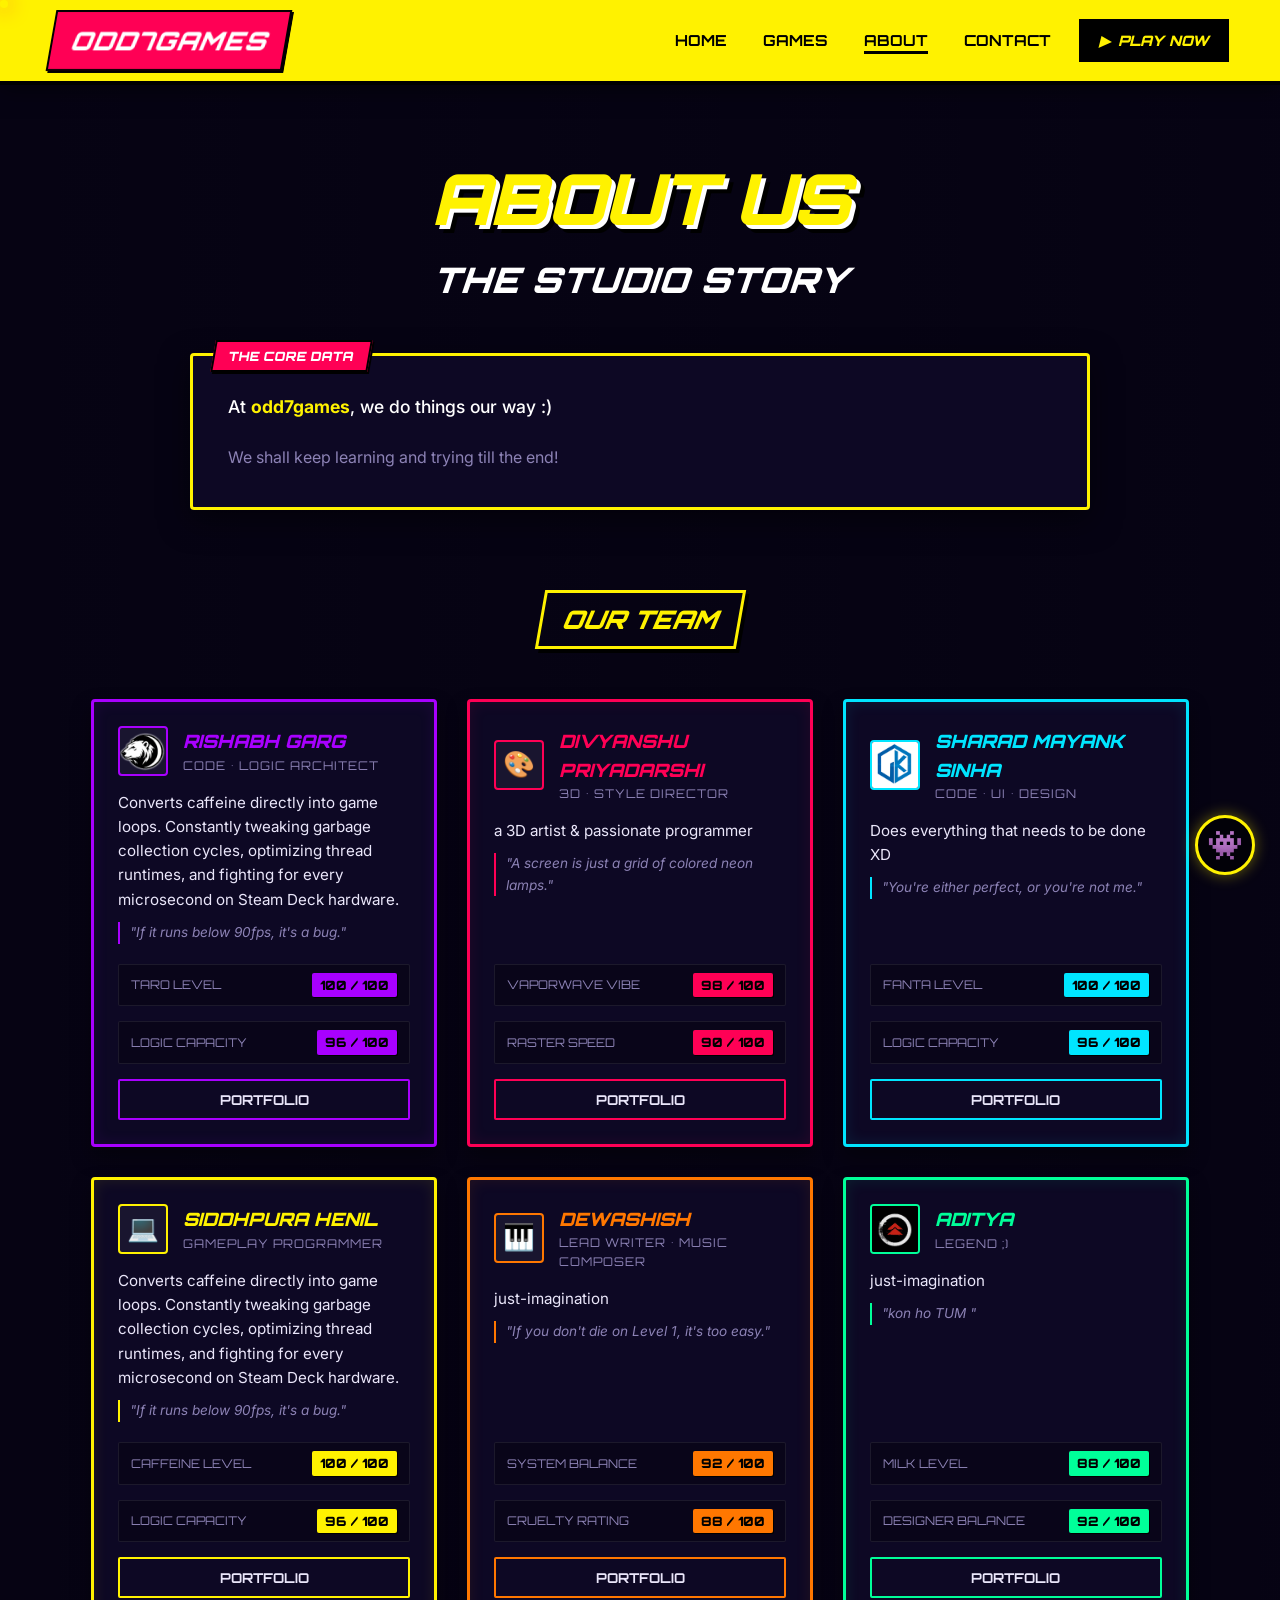
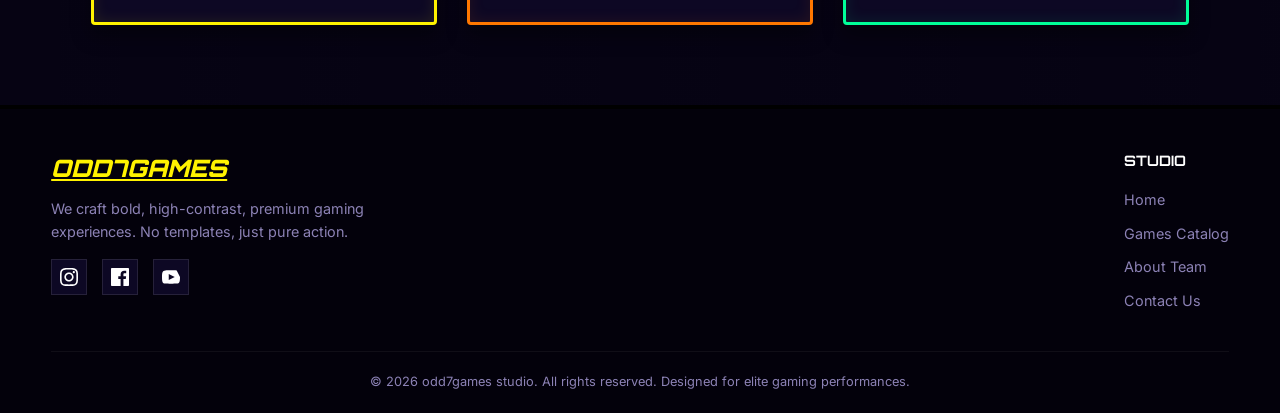
==== commit e7d824ef: "small stuff" ====
--- a/about.html
+++ b/about.html
@@ -123,15 +123,7 @@
             <li><a href="contact.html">Contact Us</a></li>
           </ul>
         </div>
-        <div class="footer-column">
-          <h4>Featured Games</h4>
-          <ul>
-            <li><a href="games.html?game=void-runner">Void Runner</a></li>
-            <li><a href="games.html?game=shadow-core">Shadow Core</a></li>
-            <li><a href="games.html?game=neon-blitz">Neon Blitz</a></li>
-            <li><a href="games.html?game=pixel-quest">Pixel Quest</a></li>
-          </ul>
-        </div>
+
       </div>
     </div>
     <div class="footer-bottom">
--- a/style.css
+++ b/style.css
@@ -795,7 +795,7 @@
   width: 0%;
   background-color: var(--color-primary);
   box-shadow: 0 0 10px var(--color-primary);
-  animation: load 1.2s cubic-bezier(0.1, 0.8, 0.3, 1) forwards;
+  transition: width 0.25s ease-out;
 }
 
 @keyframes load {
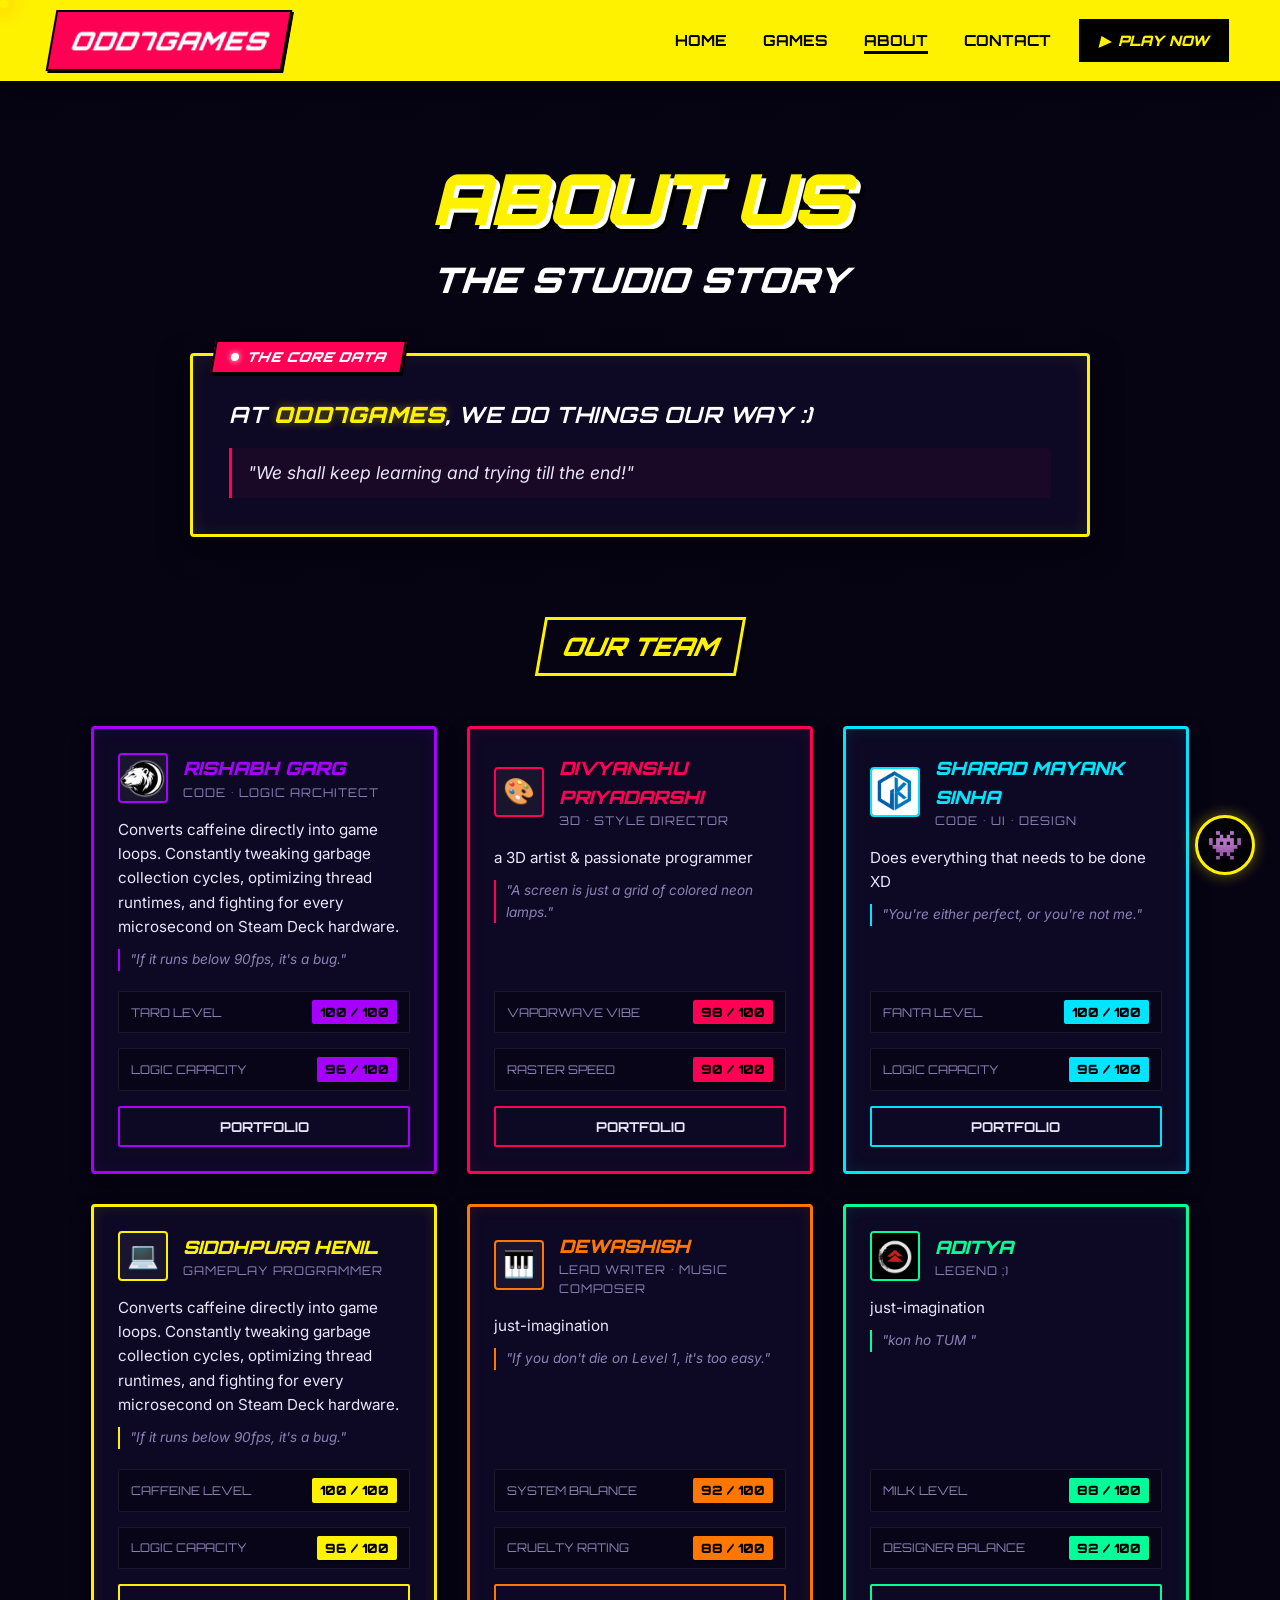
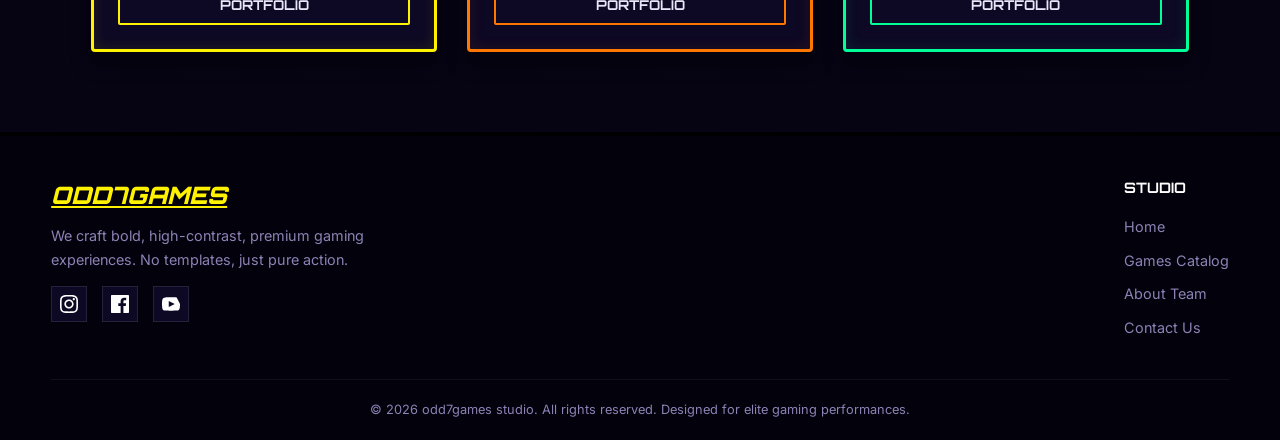
==== commit d644b424: "About us box" ====
--- a/about.html
+++ b/about.html
@@ -54,19 +54,16 @@
 
   <!-- STUDIO PHILOSOPHY / HISTORY -->
   <section class="container" style="padding-bottom: 40px;">
-    <div
-      style="background-color: var(--color-bg-card); border: 3px solid var(--color-primary); padding: clamp(20px, 4vw, 35px); border-radius: 4px; box-shadow: 0 10px 30px rgba(0,0,0,0.5); max-width: 900px; margin: 0 auto; position: relative;">
+    <div class="core-data-box">
       <!-- Accent Slanted Badge -->
-      <span
-        style="position: absolute; top: -16px; left: 20px; background-color: var(--color-secondary); color: #fff; padding: 4px 14px; font-family: var(--font-display); font-weight: 900; font-size: 0.8rem; text-transform: uppercase; border: 2px solid #000; box-shadow: 2px 2px 0px #000; transform: skewX(-10deg);">THE
-        CORE DATA</span>
+      <span class="core-data-badge">THE CORE DATA</span>
 
-      <p style="font-size: 1.1rem; color: #fff; margin-bottom: 20px; font-weight: 500; line-height: 1.8;">
-        At <span style="color: var(--color-primary); font-weight: 700;">odd7games</span>, we do things our way :)
+      <p class="core-data-main">
+        AT <span class="core-data-brand">ODD7GAMES</span>, WE DO THINGS OUR WAY :)
       </p>
 
-      <p style="font-size: 1rem; color: var(--color-text-muted); line-height: 1.8;">
-        We shall keep learning and trying till the end!
+      <p class="core-data-sub">
+        "We shall keep learning and trying till the end!"
       </p>
     </div>
   </section>
--- a/style.css
+++ b/style.css
@@ -317,6 +317,91 @@
   margin-top: 20px;
 }
 
+/* --- ABOUT US: CORE DATA BOX STYLES --- */
+.core-data-box {
+  background-color: var(--color-bg-card);
+  border: 3px solid var(--color-primary);
+  padding: clamp(24px, 4vw, 36px);
+  border-radius: 4px;
+  box-shadow: 
+    0 10px 30px rgba(0, 0, 0, 0.6),
+    inset 0 0 20px rgba(255, 242, 0, 0.08);
+  max-width: 900px;
+  margin: 0 auto;
+  position: relative;
+  transition: transform var(--transition-normal), box-shadow var(--transition-normal);
+}
+
+.core-data-box:hover {
+  transform: translateY(-4px);
+  box-shadow: 
+    0 15px 35px rgba(0, 0, 0, 0.7),
+    0 0 25px rgba(255, 242, 0, 0.25),
+    inset 0 0 25px rgba(255, 242, 0, 0.12);
+}
+
+.core-data-badge {
+  position: absolute;
+  top: -16px;
+  left: 20px;
+  background-color: var(--color-secondary);
+  color: #fff;
+  padding: 4px 16px;
+  font-family: var(--font-display);
+  font-weight: 900;
+  font-style: italic;
+  font-size: 0.85rem;
+  text-transform: uppercase;
+  letter-spacing: 1px;
+  border: 2px solid #000;
+  box-shadow: 2px 2px 0px #000;
+  transform: skewX(-10deg);
+  display: inline-flex;
+  align-items: center;
+  gap: 8px;
+}
+
+.core-data-badge::before {
+  content: '';
+  display: inline-block;
+  width: 8px;
+  height: 8px;
+  background-color: #fff;
+  border-radius: 50%;
+  box-shadow: 0 0 6px #fff;
+}
+
+.core-data-main {
+  font-family: var(--font-display);
+  font-weight: 700;
+  font-style: italic;
+  font-size: clamp(1.1rem, 2vw, 1.4rem);
+  color: #ffffff;
+  margin-top: 6px;
+  margin-bottom: 16px;
+  line-height: 1.5;
+  letter-spacing: 0.5px;
+}
+
+.core-data-brand {
+  color: var(--color-primary);
+  font-weight: 900;
+  text-shadow: 0 0 10px rgba(255, 242, 0, 0.4);
+}
+
+.core-data-sub {
+  font-family: var(--font-body);
+  font-size: clamp(0.95rem, 1.5vw, 1.1rem);
+  color: var(--color-text);
+  line-height: 1.7;
+  border-left: 3px solid var(--color-secondary);
+  padding: 10px 16px;
+  margin-top: 14px;
+  font-style: italic;
+  background: rgba(255, 0, 85, 0.05);
+  border-radius: 0 4px 4px 0;
+}
+
 /* --- THE FIGHTER CARDS (Inspired by Debate Forge) --- */
 .fighter-card {
   background-color: var(--color-bg-card);
